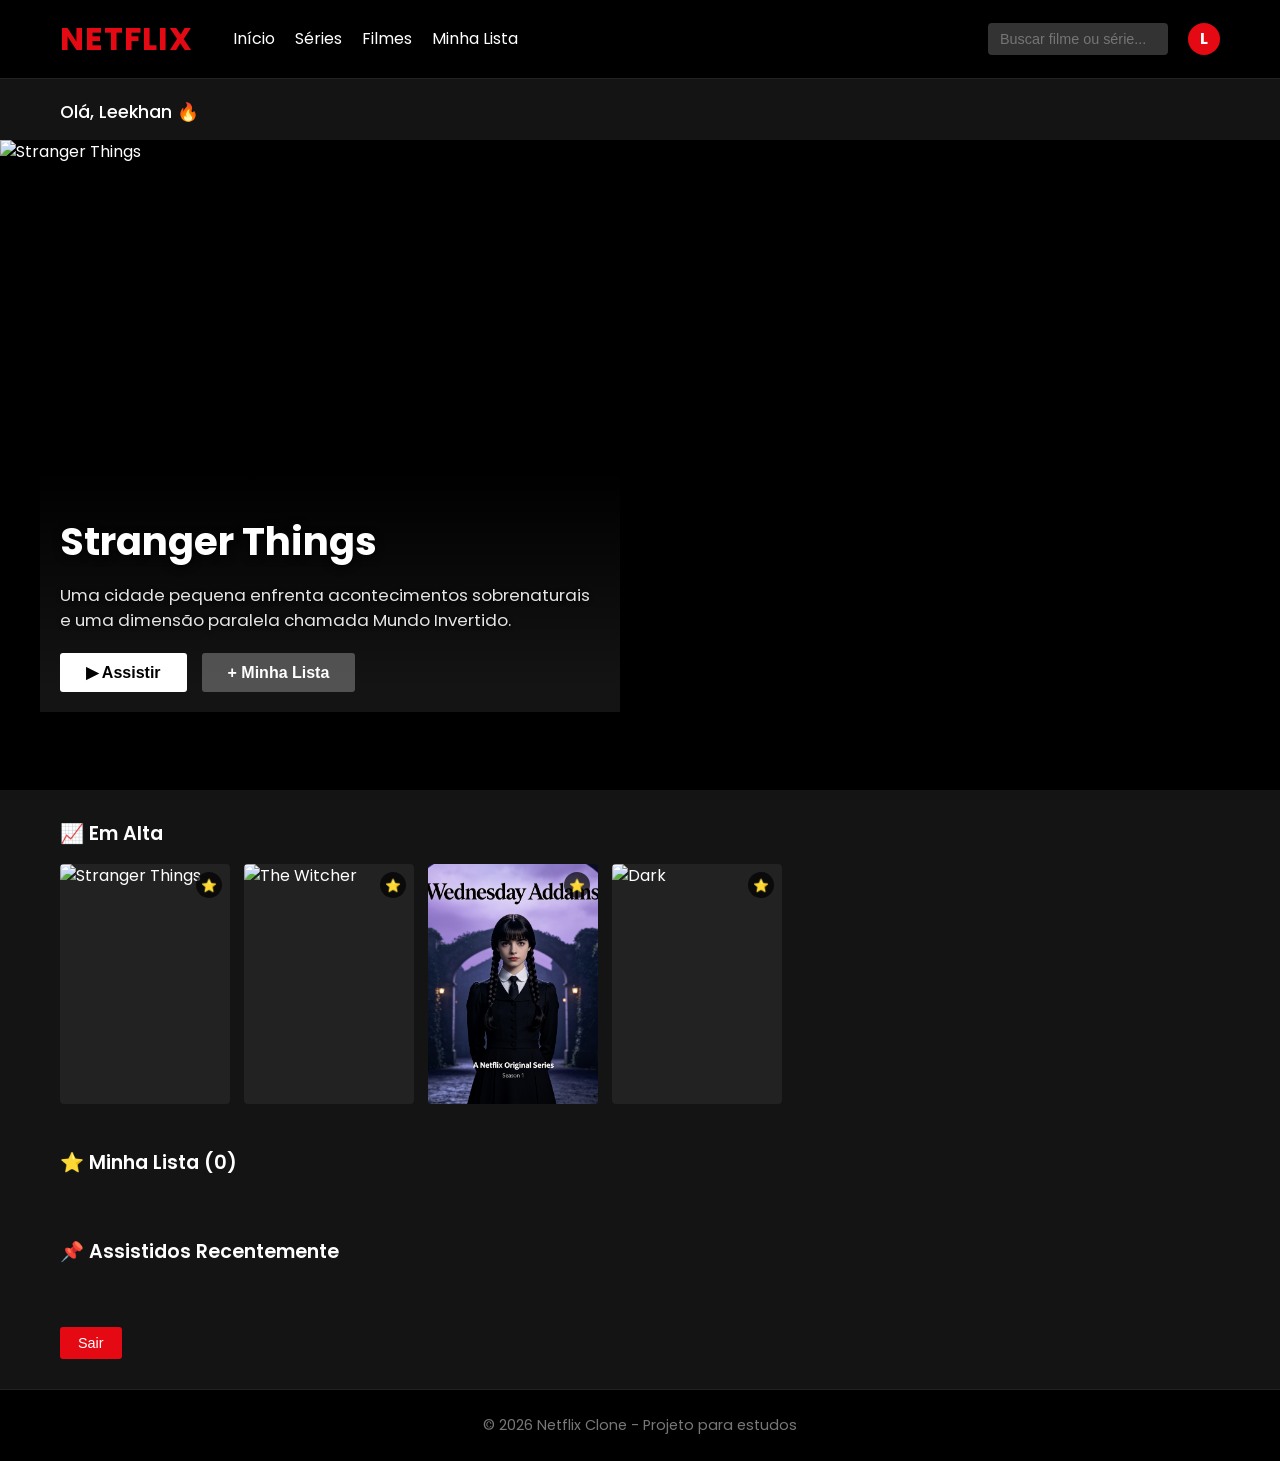
==== dashboard.html @ 9dc904c6 "Versão final: CSS embutido, sem erros, visual 100%" ====
<!DOCTYPE html>
<html lang="pt-BR">

<head>
    <meta charset="UTF-8">
    <meta name="viewport" content="width=device-width, initial-scale=1.0">
    <title>Netflix - Página Inicial</title>
    <!-- Fonte alternativa, sem erro -->
    <style>
        @import url('https://fonts.googleapis.com/css2?family=Poppins:wght@300;400;500;600;700&display=swap');

        /* ==========================================
           ESTILOS DIRETOS - SEM ERRO DE CAMINHO
        ========================================== */
        * {
            margin: 0 !important;
            padding: 0 !important;
            box-sizing: border-box !important;
        }

        body {
            font-family: 'Poppins', sans-serif !important;
            background-color: #141414 !important;
            color: #ffffff !important;
            line-height: 1.5 !important;
            overflow-x: hidden !important;
        }

        a {
            text-decoration: none !important;
            color: inherit !important;
        }

        /* CABEÇALHO */
        .dashboard-header {
            background-color: #000000 !important;
            border-bottom: 1px solid #222 !important;
            position: sticky !important;
            top: 0 !important;
            z-index: 1000 !important;
            padding: 15px 0 !important;
            width: 100% !important;
        }

        .nav-wrapper {
            display: flex !important;
            justify-content: space-between !important;
            align-items: center !important;
            max-width: 1200px !important;
            margin: 0 auto !important;
            padding: 0 20px !important;
        }

        .nav-left {
            display: flex !important;
            align-items: center !important;
            gap: 40px !important;
        }

        .logo {
            color: #E50914 !important;
            font-size: 2rem !important;
            font-weight: 700 !important;
            letter-spacing: 1px !important;
        }

        .main-nav {
            display: flex !important;
            gap: 20px !important;
            list-style: none !important;
        }

        .nav-link {
            color: #ffffff !important;
            font-size: 1rem !important;
            transition: color 0.2s !important;
        }

        .nav-link:hover {
            color: #b3b3b3 !important;
        }

        .nav-right {
            display: flex !important;
            align-items: center !important;
            gap: 20px !important;
        }

        .search-box input {
            padding: 8px 12px !important;
            border: none !important;
            border-radius: 4px !important;
            background-color: #333 !important;
            color: #fff !important;
            width: 180px !important;
            outline: none !important;
            font-size: 0.9rem !important;
        }

        .avatar {
            width: 32px !important;
            height: 32px !important;
            background-color: #E50914 !important;
            border-radius: 50% !important;
            display: flex !important;
            align-items: center !important;
            justify-content: center !important;
            font-weight: bold !important;
        }

        /* NOTIFICAÇÃO */
        .notification {
            position: fixed !important;
            top: 20px !important;
            right: 20px !important;
            background: rgba(0, 0, 0, 0.9) !important;
            color: white !important;
            padding: 12px 20px !important;
            border-radius: 4px !important;
            z-index: 9999 !important;
            transform: translateX(400px) !important;
            transition: transform 0.3s ease !important;
            border-left: 4px solid #E50914 !important;
        }

        .notification.show {
            transform: translateX(0) !important;
        }

        /* SAUDAÇÃO */
        .user-greeting {
            font-size: 1.1rem !important;
            color: #ffffff !important;
            margin: 20px auto 15px !important;
            font-weight: 500 !important;
            padding: 0 20px !important;
            max-width: 1200px !important;
        }

        /* BANNER PRINCIPAL */
        .featured-banner {
            width: 100% !important;
            height: 85vh !important;
            max-height: 650px !important;
            min-height: 500px !important;
            position: relative !important;
            margin-bottom: 30px !important;
            overflow: hidden !important;
            background-color: #000 !important;
        }

        .featured-banner img {
            width: 100% !important;
            height: 100% !important;
            object-fit: cover !important;
            object-position: center 15% !important;
            display: block !important;
        }

        .banner-content {
            position: absolute !important;
            bottom: 12% !important;
            left: 40px !important;
            max-width: 580px !important;
            z-index: 2 !important;
            background: linear-gradient(to top, #141414 10%, transparent 100%) !important;
            padding: 40px 20px 20px !important;
        }

        .banner-content h1 {
            font-size: 2.4rem !important;
            margin-bottom: 12px !important;
            font-weight: 700 !important;
            color: #ffffff !important;
            text-shadow: 0 2px 8px rgba(0, 0, 0, 0.8) !important;
        }

        .banner-content p {
            font-size: 1.05rem !important;
            margin-bottom: 20px !important;
            color: #e5e5e5 !important;
            text-shadow: 0 1px 4px rgba(0, 0, 0, 0.8) !important;
        }

        .banner-buttons {
            display: flex !important;
            gap: 15px !important;
        }

        .btn {
            border: none !important;
            border-radius: 3px !important;
            font-weight: 600 !important;
            cursor: pointer !important;
            transition: all 0.2s !important;
            font-size: 1rem !important;
            padding: 10px 26px !important;
        }

        .play-btn {
            background-color: #ffffff !important;
            color: #000 !important;
        }

        .play-btn:hover {
            background-color: #e6e6e6 !important;
        }

        .list-btn {
            background-color: rgba(109, 109, 110, 0.7) !important;
            color: #fff !important;
        }

        .list-btn:hover {
            background-color: rgba(109, 109, 110, 0.9) !important;
        }

        /* SEÇÕES */
        .dashboard-section {
            margin-bottom: 35px !important;
            padding: 0 20px !important;
            max-width: 1200px !important;
            margin-left: auto !important;
            margin-right: auto !important;
        }

        .section-title {
            font-size: 1.2rem !important;
            margin-bottom: 15px !important;
            font-weight: 600 !important;
            color: #ffffff !important;
        }

        .movies-row {
            display: flex !important;
            gap: 14px !important;
            overflow-x: auto !important;
            overflow-y: hidden !important;
            scrollbar-width: none !important;
            scroll-behavior: smooth !important;
            padding-bottom: 10px !important;
            width: 100% !important;
        }

        .movies-row::-webkit-scrollbar {
            display: none !important;
        }

        .movie-card {
            min-width: 170px !important;
            max-width: 170px !important;
            height: 240px !important;
            background-color: #222 !important;
            border-radius: 4px !important;
            overflow: hidden !important;
            position: relative !important;
            transition: transform 0.2s ease !important;
            cursor: pointer !important;
            flex-shrink: 0 !important;
        }

        .movie-card:hover {
            transform: scale(1.05) !important;
        }

        .movie-card img {
            width: 100% !important;
            height: 100% !important;
            object-fit: cover !important;
            display: block !important;
        }

        .favorite-btn {
            position: absolute !important;
            top: 8px !important;
            right: 8px !important;
            background: rgba(0, 0, 0, 0.7) !important;
            color: #fff !important;
            border: none !important;
            width: 26px !important;
            height: 26px !important;
            border-radius: 50% !important;
            font-size: 0.8rem !important;
            cursor: pointer !important;
            z-index: 2 !important;
        }

        /* MODAL */
        .modal {
            display: none !important;
            position: fixed !important;
            z-index: 9999 !important;
            left: 0 !important;
            top: 0 !important;
            width: 100% !important;
            height: 100% !important;
            background-color: rgba(0, 0, 0, 0.85) !important;
            backdrop-filter: blur(5px) !important;
            align-items: center !important;
            justify-content: center !important;
        }

        .modal-content {
            background-color: #181818 !important;
            margin: 10% auto !important;
            padding: 30px !important;
            border: 1px solid #333 !important;
            width: 90% !important;
            max-width: 550px !important;
            border-radius: 8px !important;
            color: #fff !important;
            position: relative !important;
        }

        .close-btn {
            color: #aaa !important;
            float: right !important;
            font-size: 28px !important;
            font-weight: bold !important;
            cursor: pointer !important;
        }

        .close-btn:hover {
            color: #fff !important;
        }

        #modalTitle {
            margin-top: 0 !important;
            margin-bottom: 15px !important;
            font-size: 1.8rem !important;
        }

        #modalDescription {
            margin-bottom: 20px !important;
            color: #ccc !important;
            line-height: 1.5 !important;
        }

        .modal-buttons {
            display: flex !important;
            gap: 12px !important;
        }

        /* BOTÃO SAIR */
        .logout-container {
            padding: 0 20px 30px !important;
            max-width: 1200px !important;
            margin: 0 auto !important;
        }

        .logout-btn {
            background-color: #E50914 !important;
            color: #fff !important;
            padding: 8px 18px !important;
            border-radius: 3px !important;
            font-size: 0.9rem !important;
            font-weight: 500 !important;
            border: none !important;
            cursor: pointer !important;
            transition: background 0.2s !important;
        }

        .logout-btn:hover {
            background-color: #b20710 !important;
        }

        /* RODAPÉ */
        footer {
            background-color: #000 !important;
            color: #777 !important;
            text-align: center !important;
            padding: 25px !important;
            font-size: 0.9rem !important;
            border-top: 1px solid #222 !important;
        }

        /* RESPONSIVO */
        @media (max-width: 768px) {
            .nav-wrapper {
                flex-direction: column !important;
                gap: 12px !important;
                align-items: flex-start !important;
            }

            .logo {
                font-size: 1.5rem !important;
            }

            .featured-banner {
                height: 70vh !important;
                min-height: 400px !important;
            }

            .banner-content {
                left: 20px !important;
                bottom: 8% !important;
                max-width: 85% !important;
            }

            .banner-content h1 {
                font-size: 1.7rem !important;
            }

            .movie-card {
                min-width: 130px !important;
                max-width: 130px !important;
                height: 190px !important;
            }
        }
    </style>
</head>

<body>

    <!-- CABEÇALHO -->
    <header class="dashboard-header">
        <div class="nav-wrapper">
            <div class="nav-left">
                <a href="index.html" class="logo">NETFLIX</a>
                <nav class="main-nav">
                    <a href="#" class="nav-link">Início</a>
                    <a href="#" class="nav-link">Séries</a>
                    <a href="#" class="nav-link">Filmes</a>
                    <a href="#" class="nav-link">Minha Lista</a>
                </nav>
            </div>
            <div class="nav-right">
                <div class="search-box">
                    <input type="text" id="searchInput" placeholder="Buscar filme ou série...">
                </div>
                <div class="avatar">L</div>
            </div>
        </div>
    </header>

    <!-- NOTIFICAÇÃO -->
    <div id="notification" class="notification"></div>

    <!-- SAUDAÇÃO -->
    <div class="user-greeting" id="userName">Olá, Leekhan 🔥</div>

    <!-- BANNER DESTAQUE DINÂMICO -->
    <section class="featured-banner">
        <img id="bannerImage" src="assets/images/Revisão Código Portfolio (3).png" alt="Stranger Things">
        <div class="banner-content">
            <h1 id="bannerTitle">Stranger Things</h1>
            <p id="bannerDescription">Uma cidade pequena enfrenta acontecimentos sobrenaturais e uma dimensão paralela
                chamada Mundo Invertido.</p>
            <div class="banner-buttons">
                <button class="btn play-btn">▶ Assistir</button>
                <button class="btn list-btn">+ Minha Lista</button>
            </div>
        </div>
    </section>

    <!-- SEÇÃO: EM ALTA -->
    <section class="dashboard-section">
        <h2 class="section-title">📈 Em Alta</h2>
        <div class="movies-row">
            <div class="movie-card" data-title="Stranger Things">
                <img src="assets/images/Revisão Código Portfolio (3).png" alt="Stranger Things">
                <button class="favorite-btn">⭐</button>
            </div>
            <div class="movie-card" data-title="The Witcher">
                <img src="assets/images/Revisão Código Portfolio (2).png" alt="The Witcher">
                <button class="favorite-btn">⭐</button>
            </div>
            <div class="movie-card" data-title="Wandinha">
                <img src="assets/images/Revisão Código Portfolio (1).png" alt="Wandinha">
                <button class="favorite-btn">⭐</button>
            </div>
            <div class="movie-card" data-title="Dark">
                <img src="assets/images/Revisão Código Portfolio.png" alt="Dark">
                <button class="favorite-btn">⭐</button>
            </div>
        </div>
    </section>

    <!-- SEÇÃO: MINHA LISTA -->
    <section class="dashboard-section">
        <h2 class="section-title">⭐ Minha Lista (<span id="favoritesCount">0</span>)</h2>
        <div id="favoritesList" class="movies-row"></div>
    </section>

    <!-- SEÇÃO: ASSISTIDOS RECENTEMENTE -->
    <section class="dashboard-section">
        <h2 class="section-title">📌 Assistidos Recentemente</h2>
        <div id="recentMovies" class="movies-row"></div>
    </section>

    <!-- MODAL DE DETALHES -->
    <div id="movieModal" class="modal">
        <div class="modal-content">
            <span class="close-btn">&times;</span>
            <h2 id="modalTitle">Título do conteúdo</h2>
            <p id="modalDescription">Descrição detalhada aparecerá aqui.</p>
            <div class="modal-buttons">
                <button class="btn play-btn">▶ Assistir</button>
                <button class="btn list-btn">+ Minha Lista</button>
            </div>
        </div>
    </div>

    <!-- BOTÃO SAIR -->
    <div class="logout-container">
        <button id="logoutBtn" class="logout-btn">Sair</button>
    </div>

    <footer>
        <p>© 2026 Netflix Clone - Projeto para estudos</p>
    </footer>

    <!-- SEU JAVASCRIPT -->
    <script src="js/dashboard.js"></script>
</body>

</html>
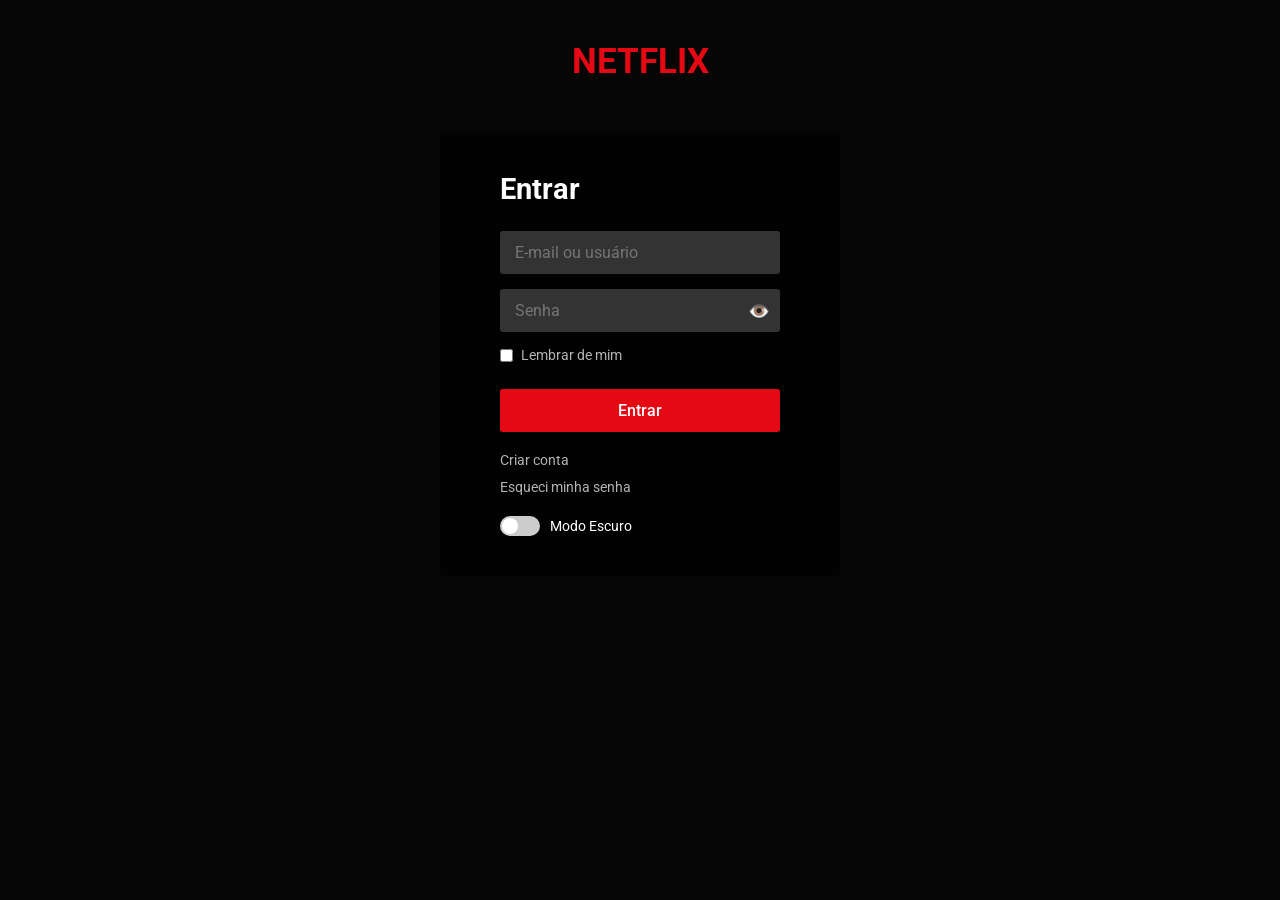
==== commit d66a826c: "Atualizar tudo" ====
--- a/dashboard.html
+++ b/dashboard.html
@@ -1,517 +1,88 @@
 <!DOCTYPE html>
 <html lang="pt-BR">
-
 <head>
     <meta charset="UTF-8">
     <meta name="viewport" content="width=device-width, initial-scale=1.0">
-    <title>Netflix - Página Inicial</title>
-    <!-- Fonte alternativa, sem erro -->
-    <style>
-        @import url('https://fonts.googleapis.com/css2?family=Poppins:wght@300;400;500;600;700&display=swap');
+    <title>Início - Netflix</title>
+    <link rel="stylesheet" href="CSS/dashboard.css">
+    <link href="https://fonts.googleapis.com/css2?family=Roboto:wght@300;400;500;700&display=swap" rel="stylesheet">
+</head>
+<body>
+    <!-- Navbar -->
+    <nav class="navbar">
+        <div class="container">
+            <h1 class="logo">NETFLIX</h1>
+            
+            <ul class="nav-links">
+                <li><a href="#" class="ativo">Início</a></li>
+                <li><a href="#">Séries</a></li>
+                <li><a href="#">Filmes</a></li>
+                <li><a href="#">Minha Lista</a></li>
+            </ul>
 
-        /* ==========================================
-           ESTILOS DIRETOS - SEM ERRO DE CAMINHO
-        ========================================== */
-        * {
-            margin: 0 !important;
-            padding: 0 !important;
-            box-sizing: border-box !important;
-        }
-
-        body {
-            font-family: 'Poppins', sans-serif !important;
-            background-color: #141414 !important;
-            color: #ffffff !important;
-            line-height: 1.5 !important;
-            overflow-x: hidden !important;
-        }
-
-        a {
-            text-decoration: none !important;
-            color: inherit !important;
-        }
-
-        /* CABEÇALHO */
-        .dashboard-header {
-            background-color: #000000 !important;
-            border-bottom: 1px solid #222 !important;
-            position: sticky !important;
-            top: 0 !important;
-            z-index: 1000 !important;
-            padding: 15px 0 !important;
-            width: 100% !important;
-        }
-
-        .nav-wrapper {
-            display: flex !important;
-            justify-content: space-between !important;
-            align-items: center !important;
-            max-width: 1200px !important;
-            margin: 0 auto !important;
-            padding: 0 20px !important;
-        }
-
-        .nav-left {
-            display: flex !important;
-            align-items: center !important;
-            gap: 40px !important;
-        }
-
-        .logo {
-            color: #E50914 !important;
-            font-size: 2rem !important;
-            font-weight: 700 !important;
-            letter-spacing: 1px !important;
-        }
-
-        .main-nav {
-            display: flex !important;
-            gap: 20px !important;
-            list-style: none !important;
-        }
-
-        .nav-link {
-            color: #ffffff !important;
-            font-size: 1rem !important;
-            transition: color 0.2s !important;
-        }
-
-        .nav-link:hover {
-            color: #b3b3b3 !important;
-        }
-
-        .nav-right {
-            display: flex !important;
-            align-items: center !important;
-            gap: 20px !important;
-        }
-
-        .search-box input {
-            padding: 8px 12px !important;
-            border: none !important;
-            border-radius: 4px !important;
-            background-color: #333 !important;
-            color: #fff !important;
-            width: 180px !important;
-            outline: none !important;
-            font-size: 0.9rem !important;
-        }
-
-        .avatar {
-            width: 32px !important;
-            height: 32px !important;
-            background-color: #E50914 !important;
-            border-radius: 50% !important;
-            display: flex !important;
-            align-items: center !important;
-            justify-content: center !important;
-            font-weight: bold !important;
-        }
-
-        /* NOTIFICAÇÃO */
-        .notification {
-            position: fixed !important;
-            top: 20px !important;
-            right: 20px !important;
-            background: rgba(0, 0, 0, 0.9) !important;
-            color: white !important;
-            padding: 12px 20px !important;
-            border-radius: 4px !important;
-            z-index: 9999 !important;
-            transform: translateX(400px) !important;
-            transition: transform 0.3s ease !important;
-            border-left: 4px solid #E50914 !important;
-        }
-
-        .notification.show {
-            transform: translateX(0) !important;
-        }
-
-        /* SAUDAÇÃO */
-        .user-greeting {
-            font-size: 1.1rem !important;
-            color: #ffffff !important;
-            margin: 20px auto 15px !important;
-            font-weight: 500 !important;
-            padding: 0 20px !important;
-            max-width: 1200px !important;
-        }
-
-        /* BANNER PRINCIPAL */
-        .featured-banner {
-            width: 100% !important;
-            height: 85vh !important;
-            max-height: 650px !important;
-            min-height: 500px !important;
-            position: relative !important;
-            margin-bottom: 30px !important;
-            overflow: hidden !important;
-            background-color: #000 !important;
-        }
-
-        .featured-banner img {
-            width: 100% !important;
-            height: 100% !important;
-            object-fit: cover !important;
-            object-position: center 15% !important;
-            display: block !important;
-        }
-
-        .banner-content {
-            position: absolute !important;
-            bottom: 12% !important;
-            left: 40px !important;
-            max-width: 580px !important;
-            z-index: 2 !important;
-            background: linear-gradient(to top, #141414 10%, transparent 100%) !important;
-            padding: 40px 20px 20px !important;
-        }
-
-        .banner-content h1 {
-            font-size: 2.4rem !important;
-            margin-bottom: 12px !important;
-            font-weight: 700 !important;
-            color: #ffffff !important;
-            text-shadow: 0 2px 8px rgba(0, 0, 0, 0.8) !important;
-        }
-
-        .banner-content p {
-            font-size: 1.05rem !important;
-            margin-bottom: 20px !important;
-            color: #e5e5e5 !important;
-            text-shadow: 0 1px 4px rgba(0, 0, 0, 0.8) !important;
-        }
-
-        .banner-buttons {
-            display: flex !important;
-            gap: 15px !important;
-        }
-
-        .btn {
-            border: none !important;
-            border-radius: 3px !important;
-            font-weight: 600 !important;
-            cursor: pointer !important;
-            transition: all 0.2s !important;
-            font-size: 1rem !important;
-            padding: 10px 26px !important;
-        }
-
-        .play-btn {
-            background-color: #ffffff !important;
-            color: #000 !important;
-        }
-
-        .play-btn:hover {
-            background-color: #e6e6e6 !important;
-        }
-
-        .list-btn {
-            background-color: rgba(109, 109, 110, 0.7) !important;
-            color: #fff !important;
-        }
-
-        .list-btn:hover {
-            background-color: rgba(109, 109, 110, 0.9) !important;
-        }
-
-        /* SEÇÕES */
-        .dashboard-section {
-            margin-bottom: 35px !important;
-            padding: 0 20px !important;
-            max-width: 1200px !important;
-            margin-left: auto !important;
-            margin-right: auto !important;
-        }
-
-        .section-title {
-            font-size: 1.2rem !important;
-            margin-bottom: 15px !important;
-            font-weight: 600 !important;
-            color: #ffffff !important;
-        }
-
-        .movies-row {
-            display: flex !important;
-            gap: 14px !important;
-            overflow-x: auto !important;
-            overflow-y: hidden !important;
-            scrollbar-width: none !important;
-            scroll-behavior: smooth !important;
-            padding-bottom: 10px !important;
-            width: 100% !important;
-        }
-
-        .movies-row::-webkit-scrollbar {
-            display: none !important;
-        }
-
-        .movie-card {
-            min-width: 170px !important;
-            max-width: 170px !important;
-            height: 240px !important;
-            background-color: #222 !important;
-            border-radius: 4px !important;
-            overflow: hidden !important;
-            position: relative !important;
-            transition: transform 0.2s ease !important;
-            cursor: pointer !important;
-            flex-shrink: 0 !important;
-        }
-
-        .movie-card:hover {
-            transform: scale(1.05) !important;
-        }
-
-        .movie-card img {
-            width: 100% !important;
-            height: 100% !important;
-            object-fit: cover !important;
-            display: block !important;
-        }
-
-        .favorite-btn {
-            position: absolute !important;
-            top: 8px !important;
-            right: 8px !important;
-            background: rgba(0, 0, 0, 0.7) !important;
-            color: #fff !important;
-            border: none !important;
-            width: 26px !important;
-            height: 26px !important;
-            border-radius: 50% !important;
-            font-size: 0.8rem !important;
-            cursor: pointer !important;
-            z-index: 2 !important;
-        }
-
-        /* MODAL */
-        .modal {
-            display: none !important;
-            position: fixed !important;
-            z-index: 9999 !important;
-            left: 0 !important;
-            top: 0 !important;
-            width: 100% !important;
-            height: 100% !important;
-            background-color: rgba(0, 0, 0, 0.85) !important;
-            backdrop-filter: blur(5px) !important;
-            align-items: center !important;
-            justify-content: center !important;
-        }
-
-        .modal-content {
-            background-color: #181818 !important;
-            margin: 10% auto !important;
-            padding: 30px !important;
-            border: 1px solid #333 !important;
-            width: 90% !important;
-            max-width: 550px !important;
-            border-radius: 8px !important;
-            color: #fff !important;
-            position: relative !important;
-        }
-
-        .close-btn {
-            color: #aaa !important;
-            float: right !important;
-            font-size: 28px !important;
-            font-weight: bold !important;
-            cursor: pointer !important;
-        }
-
-        .close-btn:hover {
-            color: #fff !important;
-        }
-
-        #modalTitle {
-            margin-top: 0 !important;
-            margin-bottom: 15px !important;
-            font-size: 1.8rem !important;
-        }
-
-        #modalDescription {
-            margin-bottom: 20px !important;
-            color: #ccc !important;
-            line-height: 1.5 !important;
-        }
-
-        .modal-buttons {
-            display: flex !important;
-            gap: 12px !important;
-        }
-
-        /* BOTÃO SAIR */
-        .logout-container {
-            padding: 0 20px 30px !important;
-            max-width: 1200px !important;
-            margin: 0 auto !important;
-        }
-
-        .logout-btn {
-            background-color: #E50914 !important;
-            color: #fff !important;
-            padding: 8px 18px !important;
-            border-radius: 3px !important;
-            font-size: 0.9rem !important;
-            font-weight: 500 !important;
-            border: none !important;
-            cursor: pointer !important;
-            transition: background 0.2s !important;
-        }
-
-        .logout-btn:hover {
-            background-color: #b20710 !important;
-        }
-
-        /* RODAPÉ */
-        footer {
-            background-color: #000 !important;
-            color: #777 !important;
-            text-align: center !important;
-            padding: 25px !important;
-            font-size: 0.9rem !important;
-            border-top: 1px solid #222 !important;
-        }
-
-        /* RESPONSIVO */
-        @media (max-width: 768px) {
-            .nav-wrapper {
-                flex-direction: column !important;
-                gap: 12px !important;
-                align-items: flex-start !important;
-            }
-
-            .logo {
-                font-size: 1.5rem !important;
-            }
-
-            .featured-banner {
-                height: 70vh !important;
-                min-height: 400px !important;
-            }
-
-            .banner-content {
-                left: 20px !important;
-                bottom: 8% !important;
-                max-width: 85% !important;
-            }
-
-            .banner-content h1 {
-                font-size: 1.7rem !important;
-            }
-
-            .movie-card {
-                min-width: 130px !important;
-                max-width: 130px !important;
-                height: 190px !important;
-            }
-        }
-    </style>
-</head>
-
-<body>
-
-    <!-- CABEÇALHO -->
-    <header class="dashboard-header">
-        <div class="nav-wrapper">
-            <div class="nav-left">
-                <a href="index.html" class="logo">NETFLIX</a>
-                <nav class="main-nav">
-                    <a href="#" class="nav-link">Início</a>
-                    <a href="#" class="nav-link">Séries</a>
-                    <a href="#" class="nav-link">Filmes</a>
-                    <a href="#" class="nav-link">Minha Lista</a>
-                </nav>
-            </div>
-            <div class="nav-right">
-                <div class="search-box">
-                    <input type="text" id="searchInput" placeholder="Buscar filme ou série...">
+            <div class="nav-direita">
+                <div class="busca">
+                    <input type="text" id="campoBusca" placeholder="Buscar filmes...">
                 </div>
-                <div class="avatar">L</div>
+                <div class="avatar-menu">
+                    <div class="avatar-pequeno" id="avatarUsuario"></div>
+                    <div class="menu-sair">
+                        <button id="btnSair">Sair</button>
+                    </div>
+                </div>
             </div>
         </div>
-    </header>
+    </nav>
 
-    <!-- NOTIFICAÇÃO -->
-    <div id="notification" class="notification"></div>
-
-    <!-- SAUDAÇÃO -->
-    <div class="user-greeting" id="userName">Olá, Leekhan 🔥</div>
-
-    <!-- BANNER DESTAQUE DINÂMICO -->
-    <section class="featured-banner">
-        <img id="bannerImage" src="assets/images/Revisão Código Portfolio (3).png" alt="Stranger Things">
-        <div class="banner-content">
-            <h1 id="bannerTitle">Stranger Things</h1>
-            <p id="bannerDescription">Uma cidade pequena enfrenta acontecimentos sobrenaturais e uma dimensão paralela
-                chamada Mundo Invertido.</p>
-            <div class="banner-buttons">
-                <button class="btn play-btn">▶ Assistir</button>
-                <button class="btn list-btn">+ Minha Lista</button>
+    <!-- Banner Dinâmico -->
+    <section class="banner">
+        <div class="banner-conteudo">
+            <h2 id="tituloBanner"></h2>
+            <p id="descricaoBanner"></p>
+            <div class="botoes-banner">
+                <button class="btn btn-assistir">▶ Assistir</button>
+                <button class="btn btn-info">ℹ Mais Informações</button>
             </div>
         </div>
     </section>
 
-    <!-- SEÇÃO: EM ALTA -->
-    <section class="dashboard-section">
-        <h2 class="section-title">📈 Em Alta</h2>
-        <div class="movies-row">
-            <div class="movie-card" data-title="Stranger Things">
-                <img src="assets/images/Revisão Código Portfolio (3).png" alt="Stranger Things">
-                <button class="favorite-btn">⭐</button>
-            </div>
-            <div class="movie-card" data-title="The Witcher">
-                <img src="assets/images/Revisão Código Portfolio (2).png" alt="The Witcher">
-                <button class="favorite-btn">⭐</button>
-            </div>
-            <div class="movie-card" data-title="Wandinha">
-                <img src="assets/images/Revisão Código Portfolio (1).png" alt="Wandinha">
-                <button class="favorite-btn">⭐</button>
-            </div>
-            <div class="movie-card" data-title="Dark">
-                <img src="assets/images/Revisão Código Portfolio.png" alt="Dark">
-                <button class="favorite-btn">⭐</button>
-            </div>
+    <!-- Seção Continuar Assistindo -->
+    <section class="secao">
+        <div class="container">
+            <h3 class="titulo-secao">🔥 Continuar Assistindo</h3>
+            <div id="continuarAssistindo" class="carrossel"></div>
         </div>
     </section>
 
-    <!-- SEÇÃO: MINHA LISTA -->
-    <section class="dashboard-section">
-        <h2 class="section-title">⭐ Minha Lista (<span id="favoritesCount">0</span>)</h2>
-        <div id="favoritesList" class="movies-row"></div>
+    <!-- Seção Minha Lista -->
+    <section class="secao">
+        <div class="container">
+            <h3 class="titulo-secao">⭐ Minha Lista</h3>
+            <div id="minhaLista" class="carrossel"></div>
+        </div>
     </section>
 
-    <!-- SEÇÃO: ASSISTIDOS RECENTEMENTE -->
-    <section class="dashboard-section">
-        <h2 class="section-title">📌 Assistidos Recentemente</h2>
-        <div id="recentMovies" class="movies-row"></div>
+    <!-- Seção Populares -->
+    <section class="secao">
+        <div class="container">
+            <h3 class="titulo-secao">Populares</h3>
+            <div id="populares" class="carrossel"></div>
+        </div>
     </section>
 
-    <!-- MODAL DE DETALHES -->
-    <div id="movieModal" class="modal">
-        <div class="modal-content">
-            <span class="close-btn">&times;</span>
-            <h2 id="modalTitle">Título do conteúdo</h2>
-            <p id="modalDescription">Descrição detalhada aparecerá aqui.</p>
-            <div class="modal-buttons">
-                <button class="btn play-btn">▶ Assistir</button>
-                <button class="btn list-btn">+ Minha Lista</button>
+    <!-- Modal Detalhes -->
+    <div id="modalDetalhes" class="modal">
+        <div class="modal-conteudo">
+            <span class="fechar">&times;</span>
+            <h2 id="modalTitulo"></h2>
+            <p id="modalDescricao"></p>
+            <div class="modal-botoes">
+                <button class="btn btn-assistir">▶ Assistir</button>
+                <button class="btn btn-favoritar">⭐ Favoritar</button>
             </div>
         </div>
     </div>
 
-    <!-- BOTÃO SAIR -->
-    <div class="logout-container">
-        <button id="logoutBtn" class="logout-btn">Sair</button>
-    </div>
-
-    <footer>
-        <p>© 2026 Netflix Clone - Projeto para estudos</p>
-    </footer>
-
-    <!-- SEU JAVASCRIPT -->
-    <script src="js/dashboard.js"></script>
+    <script src="Js/dashboard.js"></script>
 </body>
-
 </html>
--- a/CSS/dashboard.css
+++ b/CSS/dashboard.css
@@ -0,0 +1,243 @@
+* {
+    margin: 0;
+    padding: 0;
+    box-sizing: border-box;
+    font-family: 'Roboto', sans-serif;
+}
+
+body {
+    background-color: #141414;
+    color: #ffffff;
+}
+
+.container {
+    width: 90%;
+    max-width: 1200px;
+    margin: 0 auto;
+}
+
+/* Navbar */
+.navbar {
+    position: fixed;
+    width: 100%;
+    top: 0;
+    padding: 15px 0;
+    background: linear-gradient(to bottom, rgba(0,0,0,0.8), transparent);
+    z-index: 100;
+    transition: background 0.3s;
+}
+
+.navbar.scrolled {
+    background-color: #141414;
+}
+
+.navbar .container {
+    display: flex;
+    align-items: center;
+    justify-content: space-between;
+}
+
+.logo {
+    color: #E50914;
+    font-size: 1.8rem;
+}
+
+.nav-links {
+    display: flex;
+    list-style: none;
+    gap: 20px;
+}
+
+.nav-links a {
+    color: #e5e5e5;
+    text-decoration: none;
+    font-size: 0.9rem;
+    transition: color 0.3s;
+}
+
+.nav-links a:hover, .nav-links a.ativo {
+    color: white;
+}
+
+.nav-direita {
+    display: flex;
+    align-items: center;
+    gap: 20px;
+}
+
+.busca input {
+    background-color: rgba(0,0,0,0.5);
+    border: 1px solid #b3b3b3;
+    color: white;
+    padding: 6px 10px;
+    border-radius: 3px;
+}
+
+.avatar-pequeno {
+    width: 32px;
+    height: 32px;
+    border-radius: 4px;
+    background-color: #E50914;
+    display: flex;
+    align-items: center;
+    justify-content: center;
+    font-weight: 500;
+    cursor: pointer;
+}
+
+.menu-sair {
+    position: absolute;
+    top: 50px;
+    right: 20px;
+    background-color: #181818;
+    padding: 10px;
+    border-radius: 4px;
+    display: none;
+}
+
+.avatar-menu:hover .menu-sair {
+    display: block;
+}
+
+#btnSair {
+    background: transparent;
+    color: white;
+    border: none;
+    cursor: pointer;
+}
+
+/* Banner */
+.banner {
+    height: 85vh;
+    background: linear-gradient(rgba(0,0,0,0.4), rgba(0,0,0,0.8)), 
+                url('../assets/images/banner-stranger.jpg') center/cover no-repeat;
+    display: flex;
+    align-items: flex-end;
+    padding: 0 5% 100px;
+}
+
+.banner-conteudo h2 {
+    font-size: 3rem;
+    margin-bottom: 15px;
+}
+
+.banner-conteudo p {
+    max-width: 500px;
+    margin-bottom: 20px;
+    color: #ddd;
+}
+
+.btn {
+    padding: 10px 20px;
+    border: none;
+    border-radius: 3px;
+    font-size: 1rem;
+    cursor: pointer;
+    margin-right: 10px;
+}
+
+.btn-assistir {
+    background-color: white;
+    color: black;
+}
+
+.btn-info {
+    background-color: rgba(109,109,110,0.7);
+    color: white;
+}
+
+/* Seções */
+.secao {
+    padding: 30px 0;
+}
+
+.titulo-secao {
+    font-size: 1.2rem;
+    margin-bottom: 15px;
+}
+
+.carrossel {
+    display: flex;
+    gap: 12px;
+    overflow-x: auto;
+    scrollbar-width: none;
+}
+
+.carrossel::-webkit-scrollbar {
+    display: none;
+}
+
+.card {
+    min-width: 180px;
+    height: 250px;
+    border-radius: 4px;
+    overflow: hidden;
+    position: relative;
+    cursor: pointer;
+    transition: transform 0.3s ease;
+}
+
+.card:hover {
+    transform: scale(1.08);
+}
+
+.card img {
+    width: 100%;
+    height: 100%;
+    object-fit: cover;
+}
+
+.favorito-icone {
+    position: absolute;
+    top: 8px;
+    right: 8px;
+    background: rgba(0,0,0,0.7);
+    border-radius: 50%;
+    width: 28px;
+    height: 28px;
+    display: flex;
+    align-items: center;
+    justify-content: center;
+    color: white;
+}
+
+/* Modal */
+.modal {
+    display: none;
+    position: fixed;
+    z-index: 999;
+    left: 0;
+    top: 0;
+    width: 100%;
+    height: 100%;
+    background-color: rgba(0,0,0,0.8);
+    align-items: center;
+    justify-content: center;
+}
+
+.modal-conteudo {
+    background-color: #181818;
+    padding: 30px;
+    border-radius: 4px;
+    max-width: 600px;
+    width: 90%;
+    position: relative;
+}
+
+.fechar {
+    position: absolute;
+    top: 15px;
+    right: 20px;
+    font-size: 28px;
+    cursor: pointer;
+}
+
+/* Responsivo */
+@media (max-width: 768px) {
+    .nav-links {
+        display: none;
+    }
+    .banner-conteudo h2 {
+        font-size: 2rem;
+    }
+}
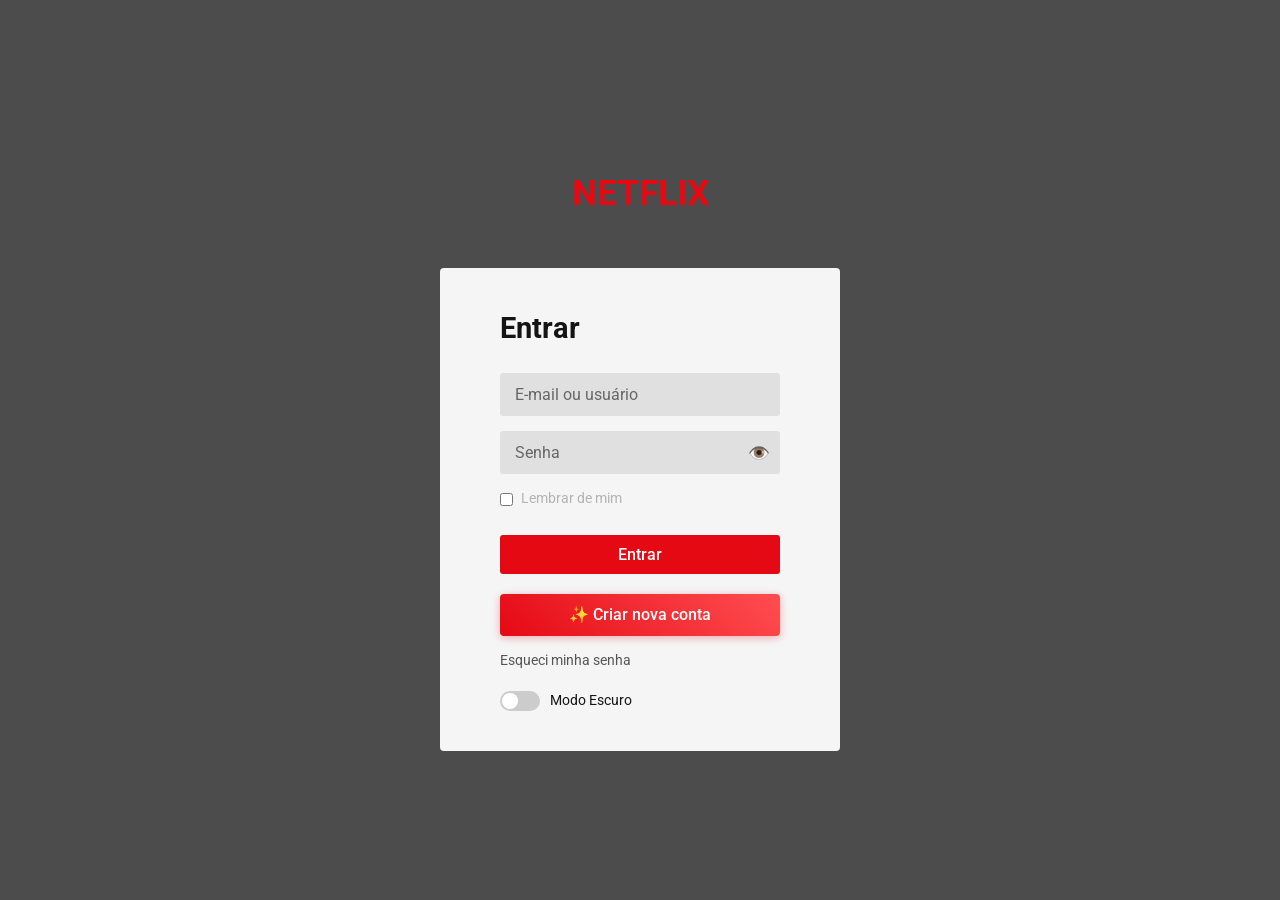
==== commit 82887bd6: "Restauração completa: filmes, imagens, rolagem e botão sair" ====
--- a/dashboard.html
+++ b/dashboard.html
@@ -3,14 +3,15 @@
 <head>
     <meta charset="UTF-8">
     <meta name="viewport" content="width=device-width, initial-scale=1.0">
-    <title>Início - Netflix</title>
+    <title>Dashboard - Netflix Clone</title>
+    <link rel="stylesheet" href="CSS/style.css">
     <link rel="stylesheet" href="CSS/dashboard.css">
     <link href="https://fonts.googleapis.com/css2?family=Roboto:wght@300;400;500;700&display=swap" rel="stylesheet">
 </head>
 <body>
     <!-- Navbar -->
     <nav class="navbar">
-        <div class="container">
+        <div class="container navbar-container">
             <h1 class="logo">NETFLIX</h1>
             
             <ul class="nav-links">
@@ -25,7 +26,7 @@
                     <input type="text" id="campoBusca" placeholder="Buscar filmes...">
                 </div>
                 <div class="avatar-menu">
-                    <div class="avatar-pequeno" id="avatarUsuario"></div>
+                    <div class="avatar-pequeno" id="avatarUsuario">L</div>
                     <div class="menu-sair">
                         <button id="btnSair">Sair</button>
                     </div>
@@ -34,11 +35,11 @@
         </div>
     </nav>
 
-    <!-- Banner Dinâmico -->
+    <!-- Banner Principal -->
     <section class="banner">
         <div class="banner-conteudo">
-            <h2 id="tituloBanner"></h2>
-            <p id="descricaoBanner"></p>
+            <h2 id="tituloBanner">Stranger Things</h2>
+            <p id="descricaoBanner">Uma cidade pequena enfrenta acontecimentos sobrenaturais e uma dimensão paralela chamada Mundo Invertido. Um grupo de amigos embarca em uma aventura incrível para encontrar um amigo desaparecido.</p>
             <div class="botoes-banner">
                 <button class="btn btn-assistir">▶ Assistir</button>
                 <button class="btn btn-info">ℹ Mais Informações</button>
@@ -54,19 +55,29 @@
         </div>
     </section>
 
+    <!-- Seção Em Alta -->
+    <section class="secao">
+        <div class="container">
+            <h3 class="titulo-secao">📈 Em Alta</h3>
+            <div id="emAlta" class="carrossel"></div>
+        </div>
+    </section>
+
     <!-- Seção Minha Lista -->
     <section class="secao">
         <div class="container">
-            <h3 class="titulo-secao">⭐ Minha Lista</h3>
-            <div id="minhaLista" class="carrossel"></div>
+            <h3 class="titulo-secao">⭐ Minha Lista (<span id="contadorLista">0</span>)</h3>
+            <div id="minhaLista" class="carrossel">
+                <p class="vazio-lista">Sua lista está vazia.</p>
+            </div>
         </div>
     </section>
 
-    <!-- Seção Populares -->
+    <!-- Seção Assistidos Recentemente -->
     <section class="secao">
         <div class="container">
-            <h3 class="titulo-secao">Populares</h3>
-            <div id="populares" class="carrossel"></div>
+            <h3 class="titulo-secao">📌 Assistidos Recentemente</h3>
+            <div id="assistidosRecentes" class="carrossel"></div>
         </div>
     </section>
 
@@ -83,6 +94,14 @@
         </div>
     </div>
 
+    <!-- Rodapé -->
+    <footer class="rodape">
+        <div class="container">
+            <p>© 2026 Netflix Clone - Projeto para estudos</p>
+            <p class="aviso-demo">⚠️ Site apenas demonstrativo — Projeto de estudo de Análise e Desenvolvimento de Sistemas</p>
+        </div>
+    </footer>
+
     <script src="Js/dashboard.js"></script>
 </body>
 </html>
--- a/CSS/style.css
+++ b/CSS/style.css
@@ -0,0 +1,193 @@
+/* ==========================================
+   ARQUIVO: style.css
+   ESTILOS GERAIS PARA TODO O SITE
+========================================== */
+
+/* Reset obrigatório */
+* {
+    margin: 0;
+    padding: 0;
+    box-sizing: border-box;
+}
+
+body {
+    font-family: 'Roboto', sans-serif;
+    background-color: #141414;
+    color: #ffffff;
+    line-height: 1.4;
+}
+
+a {
+    text-decoration: none;
+    color: inherit;
+}
+
+ul {
+    list-style: none;
+}
+
+img {
+    max-width: 100%;
+    display: block;
+}
+
+/* Botões padrão */
+.btn {
+    border: none;
+    border-radius: 3px;
+    padding: 10px 20px;
+    font-size: 1rem;
+    font-weight: 500;
+    cursor: pointer;
+    transition: all 0.3s ease;
+}
+
+.btn-primary {
+    background-color: #E50914;
+    color: #ffffff;
+}
+
+.btn-primary:hover {
+    background-color: #b20710;
+}
+
+.btn-secondary {
+    background-color: rgba(109, 109, 110, 0.7);
+    color: #ffffff;
+}
+
+.btn-secondary:hover {
+    background-color: rgba(109, 109, 110, 0.5);
+}
+
+/* Utilitários */
+.container {
+    width: 90%;
+    max-width: 1200px;
+    margin: 0 auto;
+}
+
+.oculto {
+    display: none !important;
+}
+
+/* Animações */
+.fade-in {
+    animation: fadeIn 0.5s ease-in;
+}
+
+@keyframes fadeIn {
+    from {
+        opacity: 0;
+    }
+
+    to {
+        opacity: 1;
+    }
+}
+
+/* Scroll suave */
+html {
+    scroll-behavior: smooth;
+}
+
+/* Barra de rolagem personalizada */
+::-webkit-scrollbar {
+    width: 8px;
+    height: 8px;
+}
+
+::-webkit-scrollbar-track {
+    background: #141414;
+}
+
+::-webkit-scrollbar-thumb {
+    background: #E50914;
+    border-radius: 4px;
+}
+
+/* Aviso demonstrativo */
+.aviso-demo {
+    font-size: 0.85rem;
+    color: #999;
+    font-style: italic;
+    margin-top: 10px;
+}
+
+/* Responsividade geral */
+@media (max-width: 768px) {
+    .btn {
+        padding: 8px 16px;
+        font-size: 0.9rem;
+    }
+}
+
+/* ==========================================
+   MODO ESCURO / CLARO - CORRIGIDO
+========================================== */
+
+/* Padrão: Modo Escuro */
+body {
+    background-color: #141414;
+    color: #ffffff;
+    transition: background-color 0.3s ease, color 0.3s ease;
+}
+
+/* Modo Claro (quando a classe NÃO estiver presente) */
+body:not(.modo-escuro) {
+    background-color: #ffffff;
+    color: #141414;
+}
+
+/* Ajustes gerais no modo claro */
+body:not(.modo-escuro) .login-card,
+body:not(.modo-escuro) .modal-conteudo {
+    background-color: #f5f5f5;
+    color: #141414;
+}
+
+body:not(.modo-escuro) input {
+    background-color: #e0e0e0;
+    color: #141414;
+}
+
+body:not(.modo-escuro) input::placeholder {
+    color: #666666;
+}
+
+body:not(.modo-escuro) .faq-pergunta,
+body:not(.modo-escuro) .faq-resposta {
+    background-color: #e0e0e0;
+    color: #141414;
+}
+
+body:not(.modo-escuro) .aviso-demo,
+body:not(.modo-escuro) .rodape,
+body:not(.modo-escuro) .nome-perfil {
+    color: #555555;
+}
+
+body:not(.modo-escuro) .btn-sair-conta,
+body:not(.modo-escuro) .btn-gerenciar {
+    color: #333333;
+    border-color: #333333;
+}
+
+body:not(.modo-escuro) .btn-sair-conta:hover,
+body:not(.modo-escuro) .btn-gerenciar:hover {
+    color: #000000;
+    border-color: #000000;
+}
+
+body:not(.modo-escuro) .links a:not(.btn-criar-conta) {
+    color: #555555;
+}
+
+body:not(.modo-escuro) .card-filme {
+    box-shadow: 0 0 10px rgba(0,0,0,0.1);
+}
+
+/* Manter logo vermelha em ambos os modos */
+.logo {
+    color: #E50914 !important;
+}
--- a/CSS/dashboard.css
+++ b/CSS/dashboard.css
@@ -8,6 +8,22 @@
 body {
     background-color: #141414;
     color: #ffffff;
+    transition: background-color 0.3s ease, color 0.3s ease;
+}
+
+/* Modo Claro */
+body:not(.modo-escuro) {
+    background-color: #ffffff;
+    color: #141414;
+}
+
+body:not(.modo-escuro) .navbar,
+body:not(.modo-escuro) .secao {
+    background-color: #f5f5f5;
+}
+
+body:not(.modo-escuro) .card {
+    box-shadow: 0 2px 8px rgba(0,0,0,0.15);
 }
 
 .container {
@@ -22,7 +38,7 @@
     width: 100%;
     top: 0;
     padding: 15px 0;
-    background: linear-gradient(to bottom, rgba(0,0,0,0.8), transparent);
+    background: linear-gradient(to bottom, rgba(0,0,0,0.9), transparent);
     z-index: 100;
     transition: background 0.3s;
 }
@@ -31,7 +47,12 @@
     background-color: #141414;
 }
 
-.navbar .container {
+body:not(.modo-escuro) .navbar.scrolled {
+    background-color: #ffffff;
+    border-bottom: 1px solid #ddd;
+}
+
+.navbar-container {
     display: flex;
     align-items: center;
     justify-content: space-between;
@@ -40,6 +61,7 @@
 .logo {
     color: #E50914;
     font-size: 1.8rem;
+    font-weight: bold;
 }
 
 .nav-links {
@@ -59,6 +81,14 @@
     color: white;
 }
 
+body:not(.modo-escuro) .nav-links a {
+    color: #333;
+}
+body:not(.modo-escuro) .nav-links a:hover,
+body:not(.modo-escuro) .nav-links a.ativo {
+    color: #E50914;
+}
+
 .nav-direita {
     display: flex;
     align-items: center;
@@ -66,11 +96,22 @@
 }
 
 .busca input {
-    background-color: rgba(0,0,0,0.5);
+    background-color: rgba(255,255,255,0.1);
     border: 1px solid #b3b3b3;
     color: white;
     padding: 6px 10px;
     border-radius: 3px;
+}
+
+body:not(.modo-escuro) .busca input {
+    background-color: #eee;
+    color: #141414;
+    border-color: #ccc;
+}
+
+.avatar-menu {
+    position: relative;
+    cursor: pointer;
 }
 
 .avatar-pequeno {
@@ -82,17 +123,22 @@
     align-items: center;
     justify-content: center;
     font-weight: 500;
-    cursor: pointer;
 }
 
 .menu-sair {
     position: absolute;
-    top: 50px;
-    right: 20px;
+    top: 40px;
+    right: 0;
     background-color: #181818;
     padding: 10px;
     border-radius: 4px;
+    width: 100px;
     display: none;
+}
+
+body:not(.modo-escuro) .menu-sair {
+    background-color: #f0f0f0;
+    border: 1px solid #ccc;
 }
 
 .avatar-menu:hover .menu-sair {
@@ -104,16 +150,28 @@
     color: white;
     border: none;
     cursor: pointer;
+    width: 100%;
+    text-align: left;
+    padding: 5px;
+}
+
+body:not(.modo-escuro) #btnSair {
+    color: #141414;
+}
+
+#btnSair:hover {
+    text-decoration: underline;
 }
 
 /* Banner */
 .banner {
     height: 85vh;
     background: linear-gradient(rgba(0,0,0,0.4), rgba(0,0,0,0.8)), 
-                url('../assets/images/banner-stranger.jpg') center/cover no-repeat;
+                url('../assets/images/banner-StrangerThings.png') center/cover no-repeat;
     display: flex;
     align-items: flex-end;
     padding: 0 5% 100px;
+    margin-top: 60px;
 }
 
 .banner-conteudo h2 {
@@ -125,6 +183,10 @@
     max-width: 500px;
     margin-bottom: 20px;
     color: #ddd;
+}
+
+body:not(.modo-escuro) .banner-conteudo p {
+    color: #333;
 }
 
 .btn {
@@ -134,6 +196,7 @@
     font-size: 1rem;
     cursor: pointer;
     margin-right: 10px;
+    transition: background 0.3s;
 }
 
 .btn-assistir {
@@ -141,9 +204,17 @@
     color: black;
 }
 
+.btn-assistir:hover {
+    background-color: #e6e6e6;
+}
+
 .btn-info {
     background-color: rgba(109,109,110,0.7);
     color: white;
+}
+
+.btn-info:hover {
+    background-color: rgba(109,109,110,0.5);
 }
 
 /* Seções */
@@ -156,17 +227,25 @@
     margin-bottom: 15px;
 }
 
+/* CARROSSEL COM ROLAGEM - RESTAURADO */
 .carrossel {
     display: flex;
     gap: 12px;
     overflow-x: auto;
-    scrollbar-width: none;
+    scrollbar-width: thin;
+    padding-bottom: 10px;
 }
 
 .carrossel::-webkit-scrollbar {
-    display: none;
-}
-
+    height: 6px;
+}
+
+.carrossel::-webkit-scrollbar-thumb {
+    background: #E50914;
+    border-radius: 3px;
+}
+
+/* CARDS COM IMAGENS - RESTAURADO */
 .card {
     min-width: 180px;
     height: 250px;
@@ -175,10 +254,12 @@
     position: relative;
     cursor: pointer;
     transition: transform 0.3s ease;
+    flex-shrink: 0;
 }
 
 .card:hover {
     transform: scale(1.08);
+    z-index: 10;
 }
 
 .card img {
@@ -199,6 +280,15 @@
     align-items: center;
     justify-content: center;
     color: white;
+}
+
+.vazio-lista {
+    color: #aaa;
+    padding: 20px;
+}
+
+body:not(.modo-escuro) .vazio-lista {
+    color: #666;
 }
 
 /* Modal */
@@ -224,6 +314,12 @@
     position: relative;
 }
 
+body:not(.modo-escuro) .modal-conteudo {
+    background-color: #fff;
+    color: #141414;
+    border: 1px solid #ccc;
+}
+
 .fechar {
     position: absolute;
     top: 15px;
@@ -232,12 +328,29 @@
     cursor: pointer;
 }
 
+/* Rodapé */
+.rodape {
+    text-align: center;
+    padding: 20px 0;
+    color: #777;
+    font-size: 0.9rem;
+    border-top: 1px solid #222;
+}
+
+body:not(.modo-escuro) .rodape {
+    color: #555;
+    border-top: 1px solid #ddd;
+}
+
+.aviso-demo {
+    font-size: 0.8rem;
+    margin-top: 5px;
+    font-style: italic;
+}
+
 /* Responsivo */
 @media (max-width: 768px) {
-    .nav-links {
-        display: none;
-    }
-    .banner-conteudo h2 {
-        font-size: 2rem;
-    }
+    .nav-links { display: none; }
+    .banner-conteudo h2 { font-size: 2rem; }
+    .card { min-width: 140px; height: 200px; }
 }
